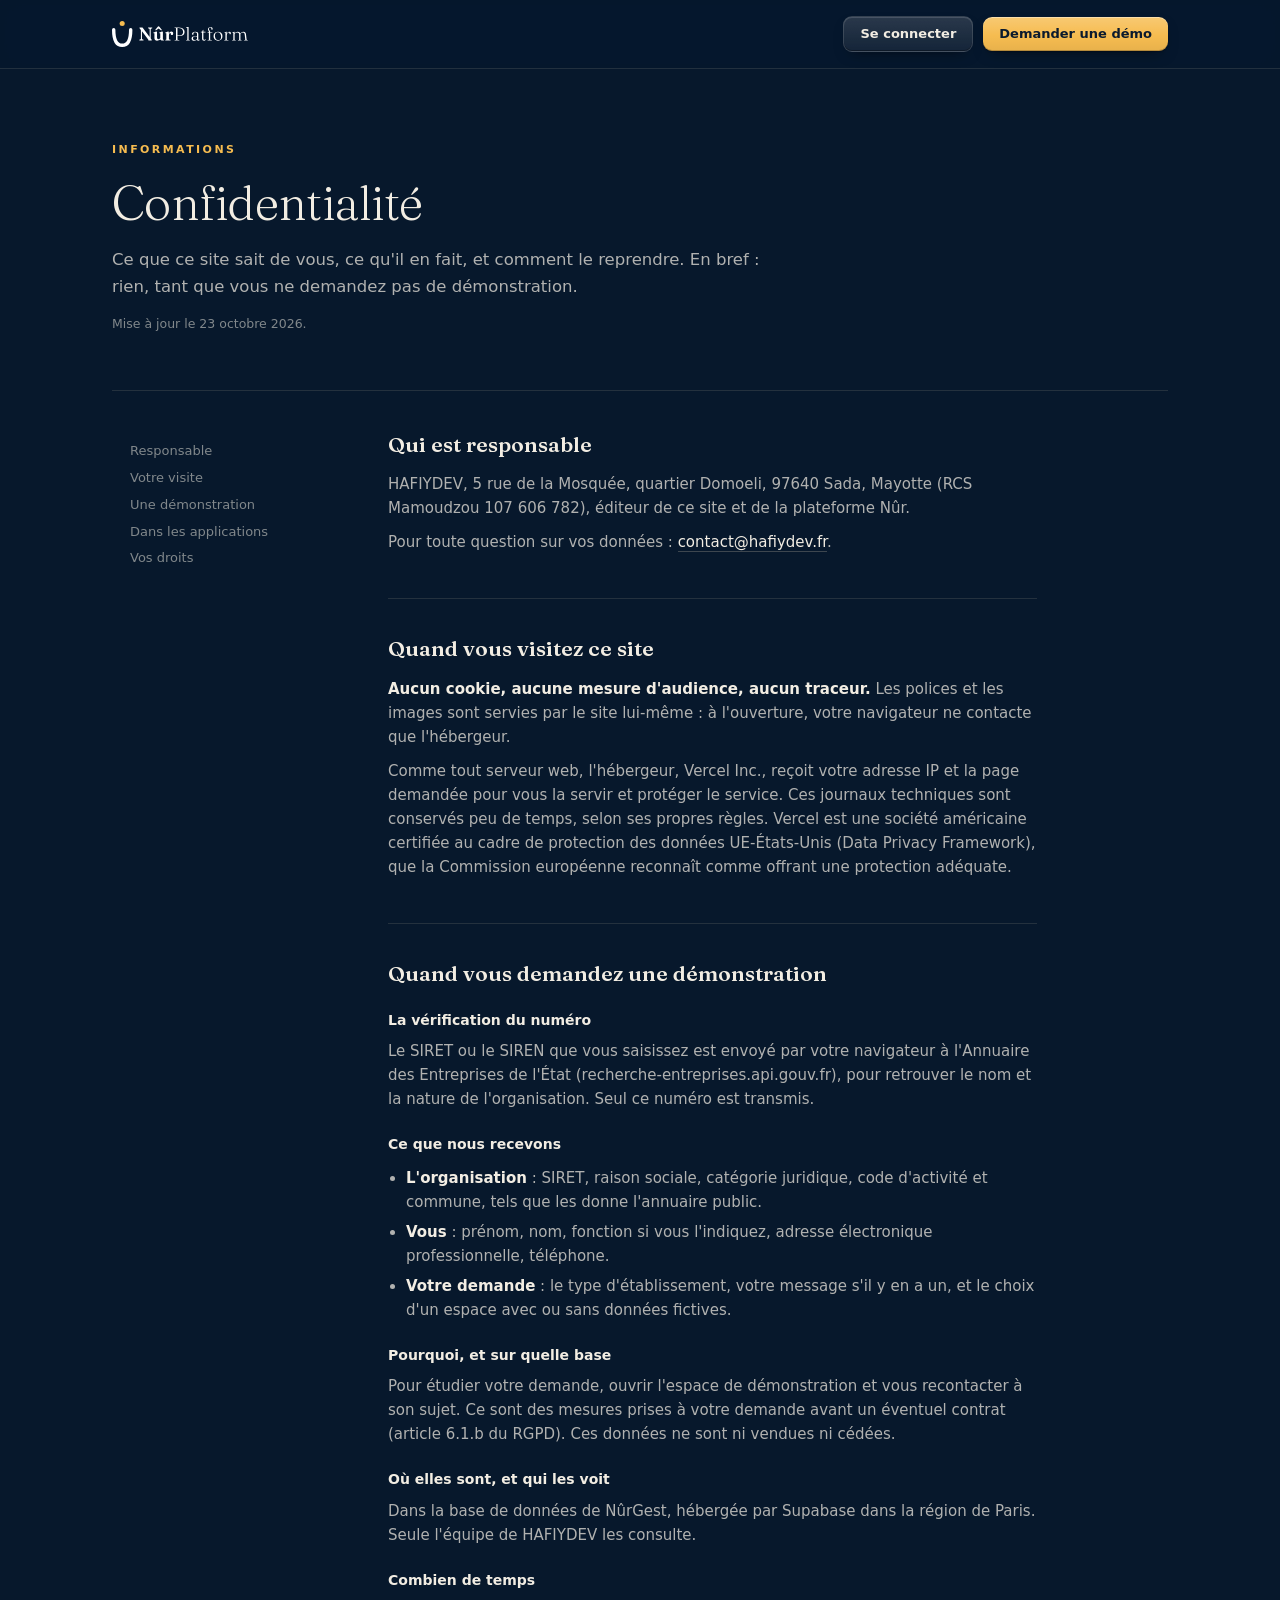
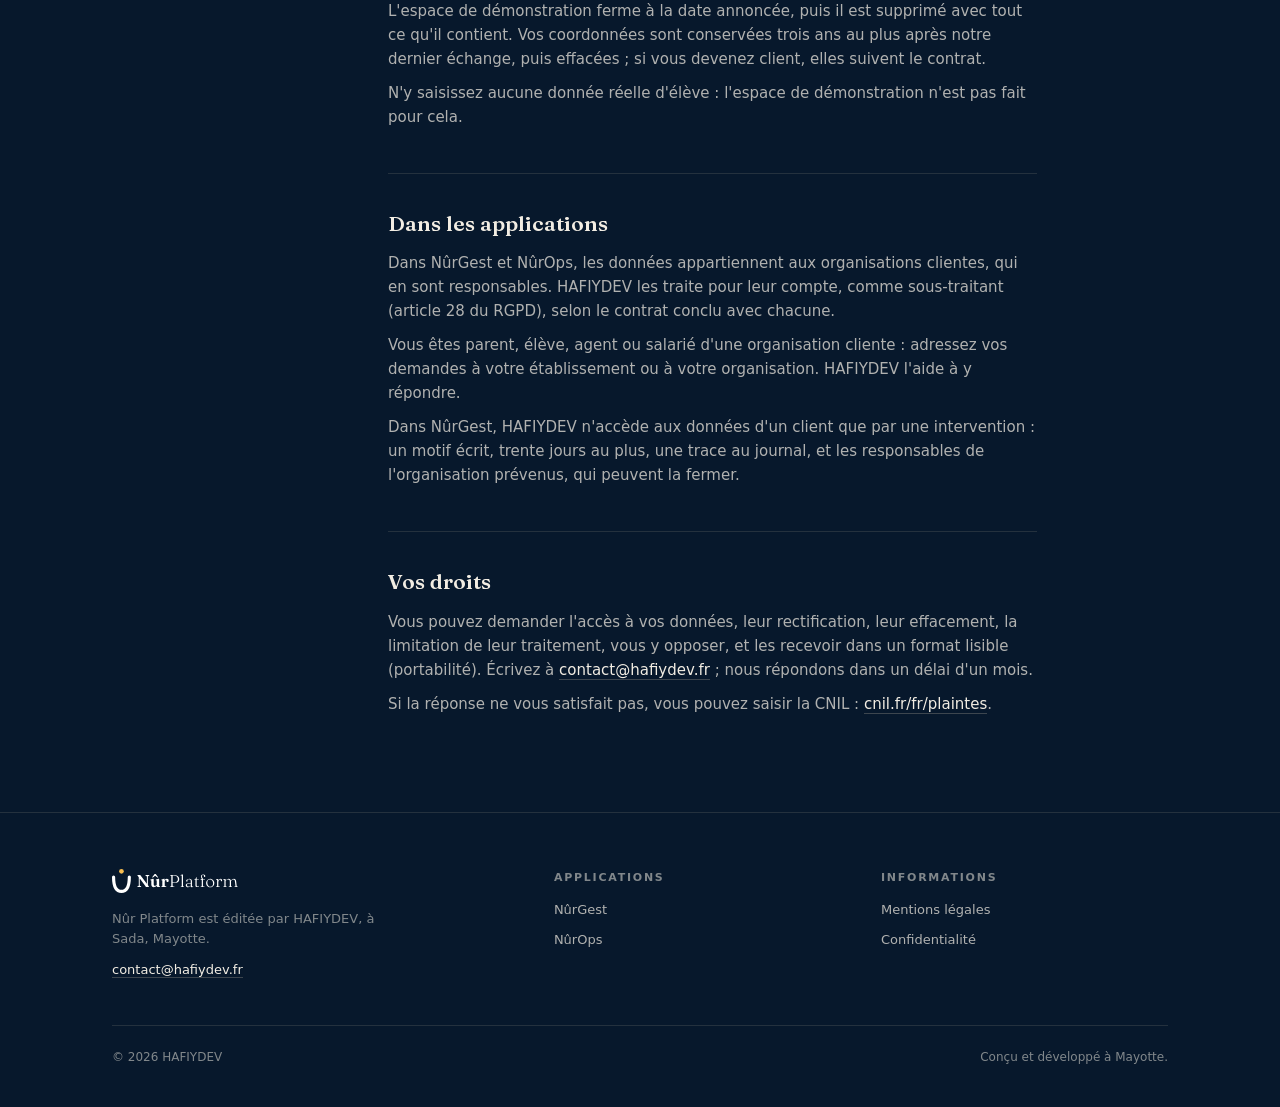
==== confidentialite.html @ 28a9f4e0 "La vitrine prend la charte du nun, et ses pages legales Identite : logo trace du kit v3 (nun blanc, " ====
<!doctype html>
<html lang="fr">
  <head>
    <meta charset="utf-8" />
    <meta name="viewport" content="width=device-width, initial-scale=1, viewport-fit=cover" />
    <title>Confidentialité · Nûr Platform</title>
    <meta
      name="description"
      content="Ce que nurplatform.fr sait de vous : rien tant que vous ne demandez pas de démonstration. Données, durées, droits."
    />
    <link rel="canonical" href="https://nurplatform.fr/confidentialite" />
    <meta name="theme-color" content="#07182C" />
    <link rel="icon" href="/favicon.svg" type="image/svg+xml" />
    <link rel="apple-touch-icon" href="/apple-touch-icon.png" />
    <link rel="preload" href="/assets/fraunces-300.woff" as="font" type="font/woff" crossorigin />
    <link rel="stylesheet" href="/assets/nur.css" />
  </head>

  <!-- ✎ CHAQUE PHRASE ICI DÉCRIT CE QUI SE PASSE VRAIMENT. Mesuré le 23/10 :
       la page ne dépose aucun cookie et ne charge rien chez un tiers ; le
       formulaire appelle l'Annuaire des Entreprises (le numéro seul) puis la
       fonction deposer_demande_demo de la base NûrGest (Supabase, eu-west-3).
       Si le formulaire change de champs, cette page change avec lui. -->
  <body>
    <header class="entete">
      <div class="cadre">
        <a class="logo" href="/" aria-label="Nûr Platform, accueil">
          <img src="/assets/nurplatform-nuit.svg" alt="Nûr Platform" width="136" height="26" />
        </a>
        <div class="entete-gestes">
          <a class="bouton-verre petit" href="/#espace">Se connecter</a>
          <a class="bouton petit" href="/#demo">Demander une démo</a>
        </div>
      </div>
    </header>

    <main class="cadre page-texte">
      <p class="surtitre">Informations</p>
      <h1>Confidentialité</h1>
      <p class="chapo">
        Ce que ce site sait de vous, ce qu'il en fait, et comment le reprendre. En bref : rien, tant que vous ne
        demandez pas de démonstration.
      </p>
      <p class="maj">Mise à jour le 23 octobre 2026.</p>

      <div class="texte">
        <ul class="sommaire" aria-label="Sur cette page">
          <li><a href="#responsable">Responsable</a></li>
          <li><a href="#visite">Votre visite</a></li>
          <li><a href="#demonstration">Une démonstration</a></li>
          <li><a href="#applications">Dans les applications</a></li>
          <li><a href="#droits">Vos droits</a></li>
        </ul>

        <article>
          <section id="responsable">
            <h2>Qui est responsable</h2>
            <p>
              HAFIYDEV, 5 rue de la Mosquée, quartier Domoeli, 97640 Sada, Mayotte (RCS Mamoudzou 107 606 782),
              éditeur de ce site et de la plateforme Nûr.
            </p>
            <p>
              Pour toute question sur vos données :
              <a class="lien" href="mailto:contact@hafiydev.fr">contact@hafiydev.fr</a>.
            </p>
          </section>

          <section id="visite">
            <h2>Quand vous visitez ce site</h2>
            <p>
              <strong>Aucun cookie, aucune mesure d'audience, aucun traceur.</strong> Les polices et les images
              sont servies par le site lui-même : à l'ouverture, votre navigateur ne contacte que l'hébergeur.
            </p>
            <p>
              Comme tout serveur web, l'hébergeur, Vercel Inc., reçoit votre adresse IP et la page demandée pour
              vous la servir et protéger le service. Ces journaux techniques sont conservés peu de temps, selon
              ses propres règles. Vercel est une société américaine certifiée au cadre de protection des données
              UE-États-Unis (Data Privacy Framework), que la Commission européenne reconnaît comme offrant une
              protection adéquate.
            </p>
          </section>

          <section id="demonstration">
            <h2>Quand vous demandez une démonstration</h2>
            <h3>La vérification du numéro</h3>
            <p>
              Le SIRET ou le SIREN que vous saisissez est envoyé par votre navigateur à l'Annuaire des
              Entreprises de l'État (recherche-entreprises.api.gouv.fr), pour retrouver le nom et la nature de
              l'organisation. Seul ce numéro est transmis.
            </p>
            <h3>Ce que nous recevons</h3>
            <ul>
              <li>
                <strong>L'organisation</strong> : SIRET, raison sociale, catégorie juridique, code d'activité et
                commune, tels que les donne l'annuaire public.
              </li>
              <li>
                <strong>Vous</strong> : prénom, nom, fonction si vous l'indiquez, adresse électronique
                professionnelle, téléphone.
              </li>
              <li>
                <strong>Votre demande</strong> : le type d'établissement, votre message s'il y en a un, et le
                choix d'un espace avec ou sans données fictives.
              </li>
            </ul>
            <h3>Pourquoi, et sur quelle base</h3>
            <p>
              Pour étudier votre demande, ouvrir l'espace de démonstration et vous recontacter à son sujet. Ce
              sont des mesures prises à votre demande avant un éventuel contrat (article 6.1.b du RGPD). Ces
              données ne sont ni vendues ni cédées.
            </p>
            <h3>Où elles sont, et qui les voit</h3>
            <p>
              Dans la base de données de NûrGest, hébergée par Supabase dans la région de Paris. Seule l'équipe
              de HAFIYDEV les consulte.
            </p>
            <h3>Combien de temps</h3>
            <p>
              L'espace de démonstration ferme à la date annoncée, puis il est supprimé avec tout ce qu'il
              contient. Vos coordonnées sont conservées trois ans au plus après notre dernier échange, puis
              effacées ; si vous devenez client, elles suivent le contrat.
            </p>
            <p>N'y saisissez aucune donnée réelle d'élève : l'espace de démonstration n'est pas fait pour cela.</p>
          </section>

          <section id="applications">
            <h2>Dans les applications</h2>
            <p>
              Dans NûrGest et NûrOps, les données appartiennent aux organisations clientes, qui en sont
              responsables. HAFIYDEV les traite pour leur compte, comme sous-traitant (article 28 du RGPD), selon
              le contrat conclu avec chacune.
            </p>
            <p>
              Vous êtes parent, élève, agent ou salarié d'une organisation cliente : adressez vos demandes à
              votre établissement ou à votre organisation. HAFIYDEV l'aide à y répondre.
            </p>
            <p>
              Dans NûrGest, HAFIYDEV n'accède aux données d'un client que par une intervention : un motif écrit,
              trente jours au plus, une trace au journal, et les responsables de l'organisation prévenus, qui
              peuvent la fermer.
            </p>
          </section>

          <section id="droits">
            <h2>Vos droits</h2>
            <p>
              Vous pouvez demander l'accès à vos données, leur rectification, leur effacement, la limitation de
              leur traitement, vous y opposer, et les recevoir dans un format lisible (portabilité). Écrivez à
              <a class="lien" href="mailto:contact@hafiydev.fr">contact@hafiydev.fr</a> ; nous répondons dans un
              délai d'un mois.
            </p>
            <p>
              Si la réponse ne vous satisfait pas, vous pouvez saisir la CNIL :
              <a class="lien" href="https://www.cnil.fr/fr/plaintes" rel="noopener">cnil.fr/fr/plaintes</a>.
            </p>
          </section>
        </article>
      </div>
    </main>

    <footer class="pied">
      <div class="cadre">
        <div class="pied-grille">
          <div class="pied-marque">
            <img src="/assets/nurplatform-nuit.svg" alt="Nûr Platform" width="126" height="24" />
            <p>Nûr Platform est éditée par HAFIYDEV, à Sada, Mayotte.</p>
            <p style="margin-top: 10px">
              <a class="lien" href="mailto:contact@hafiydev.fr">contact@hafiydev.fr</a>
            </p>
          </div>
          <div>
            <p class="pied-titre">Applications</p>
            <ul>
              <li><a href="https://app.nurgest.fr/login?retour=nur">NûrGest</a></li>
              <li><a href="https://app.nurops.fr/login">NûrOps</a></li>
            </ul>
          </div>
          <div>
            <p class="pied-titre">Informations</p>
            <ul>
              <li><a href="/mentions-legales">Mentions légales</a></li>
              <li><a href="/confidentialite" aria-current="page">Confidentialité</a></li>
            </ul>
          </div>
        </div>
        <div class="pied-bas">
          <span>© 2026 HAFIYDEV</span>
          <span>Conçu et développé à Mayotte.</span>
        </div>
      </div>
    </footer>
  </body>
</html>
---- assets/nur.css ----
/* ══════════════════════════════════════════════════════════════════════════
 * NÛR PLATFORM, LA FEUILLE COMMUNE (accueil, mentions légales, confidentialité)
 * ──────────────────────────────────────────────────────────────────────────
 * La charte v3 « le nûn » : une nuit, une seule lumière (l'or du point), des
 * filets fins. Les couleurs viennent du kit (Nur-Branding/v3-nun), pas d'un
 * choix local :
 *   or        #F6BC50  le point du nûn, la seule couleur chaude
 *   nuit      #07182C  la tuile de NûrPlatform, le fond de la page
 *   NûrGest   #0A264C · NûrOps #14415F · NûrPay #0E3B33  (une nuit par outil)
 *
 * AUCUNE POLICE N'EST DEMANDÉE À UN TIERS. Fraunces est servie d'ici (WOFF,
 * licence OFL jointe) ; le texte courant prend la police du système, comme
 * dans NûrGest. Ouvrir la page n'envoie donc l'adresse IP du visiteur à
 * personne d'autre que l'hébergeur du site.
 * ══════════════════════════════════════════════════════════════════════════ */

@font-face {
  font-family: "Fraunces";
  src: url("/assets/fraunces-300.woff") format("woff");
  font-weight: 300;
  font-style: normal;
  font-display: swap;
}
@font-face {
  font-family: "Fraunces";
  src: url("/assets/fraunces-600.woff") format("woff");
  font-weight: 600;
  font-style: normal;
  font-display: swap;
}

:root {
  color-scheme: dark;
  --nuit: #07182c;
  --nuit-2: #0b213c; /* une surface posée sur la nuit : tiroir, champ */
  --nuit-3: #0f2a4a;
  --gest: #0a264c;
  --ops: #14415f;
  --pay: #0e3b33;
  --trait: rgba(232, 216, 186, 0.13);
  --trait-fort: rgba(232, 216, 186, 0.24);
  --ivoire: #f2ede3;
  --ivoire-2: rgba(242, 237, 227, 0.72);
  --ivoire-3: rgba(242, 237, 227, 0.52);
  --or: #f6bc50;
  --or-clair: #f9ca72;
  --or-f: rgba(246, 188, 80, 0.1);
  --alerte: #f0957a;

  --f-titre: "Fraunces", Georgia, "Times New Roman", serif;
  --f-texte: -apple-system, "SF Pro Text", "Segoe UI Variable Text", "Segoe UI", system-ui, sans-serif;
  --f-code: ui-monospace, "SF Mono", "Cascadia Mono", Consolas, monospace;

  --rayon: 9px;
  --gouttiere: 32px;
}

*,
*::before,
*::after {
  margin: 0;
  padding: 0;
  box-sizing: border-box;
}

html {
  scroll-behavior: smooth;
  scroll-padding-top: 84px; /* une ancre ne passe pas sous l'en-tête collant */
}

body {
  background: var(--nuit);
  color: var(--ivoire);
  font-family: var(--f-texte);
  font-size: 15px;
  line-height: 1.6;
  -webkit-font-smoothing: antialiased;
  text-rendering: optimizeLegibility;
  overflow-x: hidden;
}

img,
svg {
  display: block;
  max-width: 100%;
}

a {
  color: inherit;
}

h1,
h2,
h3 {
  text-wrap: balance;
}

:focus-visible {
  outline: 2px solid var(--or);
  outline-offset: 3px;
  border-radius: 4px;
}

.cadre {
  width: 100%;
  max-width: 1120px;
  margin-inline: auto;
  padding-inline: var(--gouttiere);
}

/* Le mot « Nûr » d'un nom d'outil s'écrit comme dans le logotype : Nûr en
   gras, le reste en maigre. Le logotype tracé du kit fait foi ; ceci n'en est
   que la transcription en texte, pour les noms qui ne sont pas des logos. */
.nom-outil {
  font-family: var(--f-titre);
  font-weight: 300;
  letter-spacing: -0.005em;
}
.nom-outil b {
  font-weight: 600;
}

/* ── L'en-tête ───────────────────────────────────────────────────────────── */
.entete {
  position: sticky;
  top: 0;
  z-index: 20;
  background: rgba(7, 24, 44, 0.82);
  backdrop-filter: saturate(140%) blur(12px);
  -webkit-backdrop-filter: saturate(140%) blur(12px);
  border-bottom: 1px solid var(--trait);
}
.entete .cadre {
  display: flex;
  align-items: center;
  gap: 28px;
  height: 68px;
}
.logo {
  display: block;
  flex-shrink: 0;
  text-decoration: none;
}
.logo img {
  height: 26px;
  width: auto;
}
.menu {
  display: flex;
  gap: 26px;
  margin-left: auto;
  font-size: 13.5px;
}
.menu a {
  color: var(--ivoire-2);
  text-decoration: none;
  transition: color 0.2s;
}
.menu a:hover {
  color: var(--ivoire);
}
.entete-gestes {
  display: flex;
  align-items: center;
  gap: 10px;
}
.menu + .entete-gestes {
  margin-left: 6px;
}
.logo + .entete-gestes {
  margin-left: auto;
}

/* ══ LES BOUTONS ═════════════════════════════════════════════════════════════
 * Doctrine du 23/10, la même dans tous les outils : un filet de lumière en
 * haut, un filet d'ombre en bas, une lueur sombre courte dessous ; à l'appui
 * la lumière s'éteint, l'ombre passe dedans et le bouton descend d'un pixel.
 * Au survol on éclaircit, on ne soulève pas. Pas de 3D sur du 2D.
 *   .bouton        plein, l'or : le geste principal
 *   .bouton-verre  sur la nuit : le geste secondaire
 * ═══════════════════════════════════════════════════════════════════════════ */
button {
  appearance: none;
  background: none;
  border: none;
  color: inherit;
  font: inherit;
  cursor: pointer;
}
.bouton,
.bouton-verre {
  display: inline-flex;
  align-items: center;
  justify-content: center;
  gap: 9px;
  padding: 12px 22px;
  border-radius: var(--rayon);
  font-family: var(--f-texte);
  font-size: 14px;
  font-weight: 600;
  line-height: 1.2;
  text-decoration: none;
  white-space: nowrap;
  cursor: pointer;
  transition:
    transform 0.07s ease-out,
    box-shadow 0.12s ease-out,
    background-color 0.15s ease,
    border-color 0.15s ease,
    color 0.15s ease;
}
.bouton svg,
.bouton-verre svg {
  flex-shrink: 0;
}
.bouton {
  background-color: var(--or);
  color: #0a1a2e;
  background-image: linear-gradient(180deg, rgb(255 255 255 / 0.2) 0%, rgb(255 255 255 / 0) 55%, rgb(0 0 0 / 0.06) 100%);
  box-shadow:
    inset 0 1px 0 rgb(255 255 255 / 0.38),
    inset 0 -1px 0 rgb(0 0 0 / 0.22),
    0 1px 1px rgb(0 0 0 / 0.25),
    0 6px 16px -8px rgb(0 0 0 / 0.7);
}
.bouton:hover {
  background-color: var(--or-clair);
}
.bouton:active:not(:disabled) {
  transform: translateY(1px);
  background-image: linear-gradient(180deg, rgb(0 0 0 / 0.12) 0%, rgb(0 0 0 / 0) 70%);
  box-shadow:
    inset 0 2px 4px rgb(0 0 0 / 0.28),
    inset 0 -1px 0 rgb(255 255 255 / 0.08);
}
.bouton-verre {
  background-color: rgb(242 237 227 / 0.05);
  color: var(--ivoire);
  border: 1px solid rgb(242 237 227 / 0.14);
  background-image: linear-gradient(180deg, rgb(255 255 255 / 0.1) 0%, rgb(255 255 255 / 0.01) 100%);
  box-shadow:
    inset 0 1px 0 rgb(255 255 255 / 0.14),
    inset 0 -1px 0 rgb(0 0 0 / 0.3),
    0 6px 16px -9px rgb(0 0 0 / 0.75);
}
.bouton-verre:hover {
  background-color: rgb(242 237 227 / 0.09);
  border-color: rgb(242 237 227 / 0.22);
}
.bouton-verre:active:not(:disabled) {
  transform: translateY(1px);
  background-image: none;
  box-shadow: inset 0 2px 5px rgb(0 0 0 / 0.4);
}
.bouton:disabled,
.bouton-verre:disabled {
  opacity: 0.55;
  cursor: default;
  box-shadow: none;
}
.bouton.petit,
.bouton-verre.petit {
  padding: 9px 16px;
  font-size: 13px;
}

/* Un lien posé dans une phrase : jamais le bleu souligné du navigateur. */
.lien {
  color: var(--ivoire);
  text-decoration: none;
  border-bottom: 1px solid var(--trait-fort);
  transition:
    color 0.2s,
    border-color 0.2s;
}
.lien:hover {
  color: var(--or);
  border-color: var(--or);
}

/* ── Le pied de page ─────────────────────────────────────────────────────── */
.pied {
  border-top: 1px solid var(--trait);
  padding-block: 56px 40px;
  font-size: 13px;
  color: var(--ivoire-3);
}
.pied-grille {
  display: grid;
  grid-template-columns: 1.4fr 1fr 1fr;
  gap: 40px;
}
.pied-marque img {
  height: 24px;
  width: auto;
  margin-bottom: 16px;
}
.pied-marque p {
  max-width: 34ch;
}
.pied-titre {
  font-size: 11px;
  font-weight: 600;
  letter-spacing: 0.16em;
  text-transform: uppercase;
  color: var(--ivoire-3);
  margin-bottom: 14px;
}
.pied ul {
  list-style: none;
  display: grid;
  gap: 9px;
}
.pied ul a {
  color: var(--ivoire-2);
  text-decoration: none;
  transition: color 0.2s;
}
.pied ul a:hover {
  color: var(--or);
}
.pied-bas {
  display: flex;
  flex-wrap: wrap;
  justify-content: space-between;
  gap: 12px;
  margin-top: 44px;
  padding-top: 22px;
  border-top: 1px solid var(--trait);
  font-size: 12px;
}

/* ── Les pages de texte (mentions légales, confidentialité) ──────────────── */
.page-texte {
  padding-block: 72px 96px;
}
.page-texte .surtitre {
  font-size: 11px;
  font-weight: 600;
  letter-spacing: 0.22em;
  text-transform: uppercase;
  color: var(--or);
  margin-bottom: 18px;
}
.page-texte h1 {
  font-family: var(--f-titre);
  font-weight: 300;
  font-size: clamp(34px, 5vw, 48px);
  line-height: 1.1;
  letter-spacing: -0.015em;
  margin-bottom: 18px;
}
.page-texte .chapo {
  font-size: 16.5px;
  color: var(--ivoire-2);
  max-width: 62ch;
}
.page-texte .maj {
  margin-top: 14px;
  font-size: 12.5px;
  color: var(--ivoire-3);
}
.texte {
  display: grid;
  grid-template-columns: 220px minmax(0, 1fr);
  gap: 56px;
  margin-top: 56px;
  padding-top: 40px;
  border-top: 1px solid var(--trait);
}
.sommaire {
  position: sticky;
  top: 100px;
  align-self: start;
  list-style: none;
  display: grid;
  gap: 10px;
  font-size: 13px;
}
.sommaire a {
  color: var(--ivoire-3);
  text-decoration: none;
  transition: color 0.2s;
}
.sommaire a:hover {
  color: var(--ivoire);
}
.texte article {
  max-width: 68ch;
}
.texte section + section {
  margin-top: 44px;
  padding-top: 36px;
  border-top: 1px solid var(--trait);
}
.texte h2 {
  font-family: var(--f-titre);
  font-weight: 600;
  font-size: 21px;
  line-height: 1.3;
  margin-bottom: 14px;
}
.texte h3 {
  font-size: 14px;
  font-weight: 600;
  margin: 22px 0 8px;
}
.texte p,
.texte li {
  color: var(--ivoire-2);
}
.texte p + p {
  margin-top: 10px;
}
.texte ul {
  margin: 10px 0 0 18px;
  display: grid;
  gap: 6px;
}
.texte strong {
  color: var(--ivoire);
  font-weight: 600;
}
.fiche {
  display: grid;
  grid-template-columns: max-content minmax(0, 1fr);
  gap: 8px 22px;
  margin-top: 6px;
  font-size: 14px;
}
.fiche dt {
  color: var(--ivoire-3);
}
.fiche dd {
  color: var(--ivoire);
  overflow-wrap: anywhere;
}

/* ── Le téléphone ────────────────────────────────────────────────────────── */
@media (max-width: 900px) {
  .menu {
    display: none;
  }
  /* Le menu caché reste un voisin pour le sélecteur : sans ceci, les
     boutons se colleraient au logo au lieu de partir à droite. */
  .menu + .entete-gestes {
    margin-left: auto;
  }
  .texte {
    grid-template-columns: 1fr;
    gap: 28px;
  }
  .sommaire {
    position: static;
    grid-template-columns: repeat(auto-fill, minmax(150px, 1fr));
  }
}
@media (max-width: 720px) {
  :root {
    --gouttiere: 20px;
  }
  .entete .cadre {
    gap: 14px;
  }
  .logo img {
    height: 22px;
  }
  .pied-grille {
    grid-template-columns: 1fr 1fr;
  }
  .pied-marque {
    grid-column: 1 / -1;
  }
  .fiche {
    grid-template-columns: 1fr;
    gap: 2px;
  }
  .fiche dd + dt {
    margin-top: 10px;
  }
}

@media (prefers-reduced-motion: reduce) {
  html {
    scroll-behavior: auto;
  }
  .bouton,
  .bouton-verre {
    transition: none;
  }
  .bouton:active,
  .bouton-verre:active {
    transform: none;
  }
}
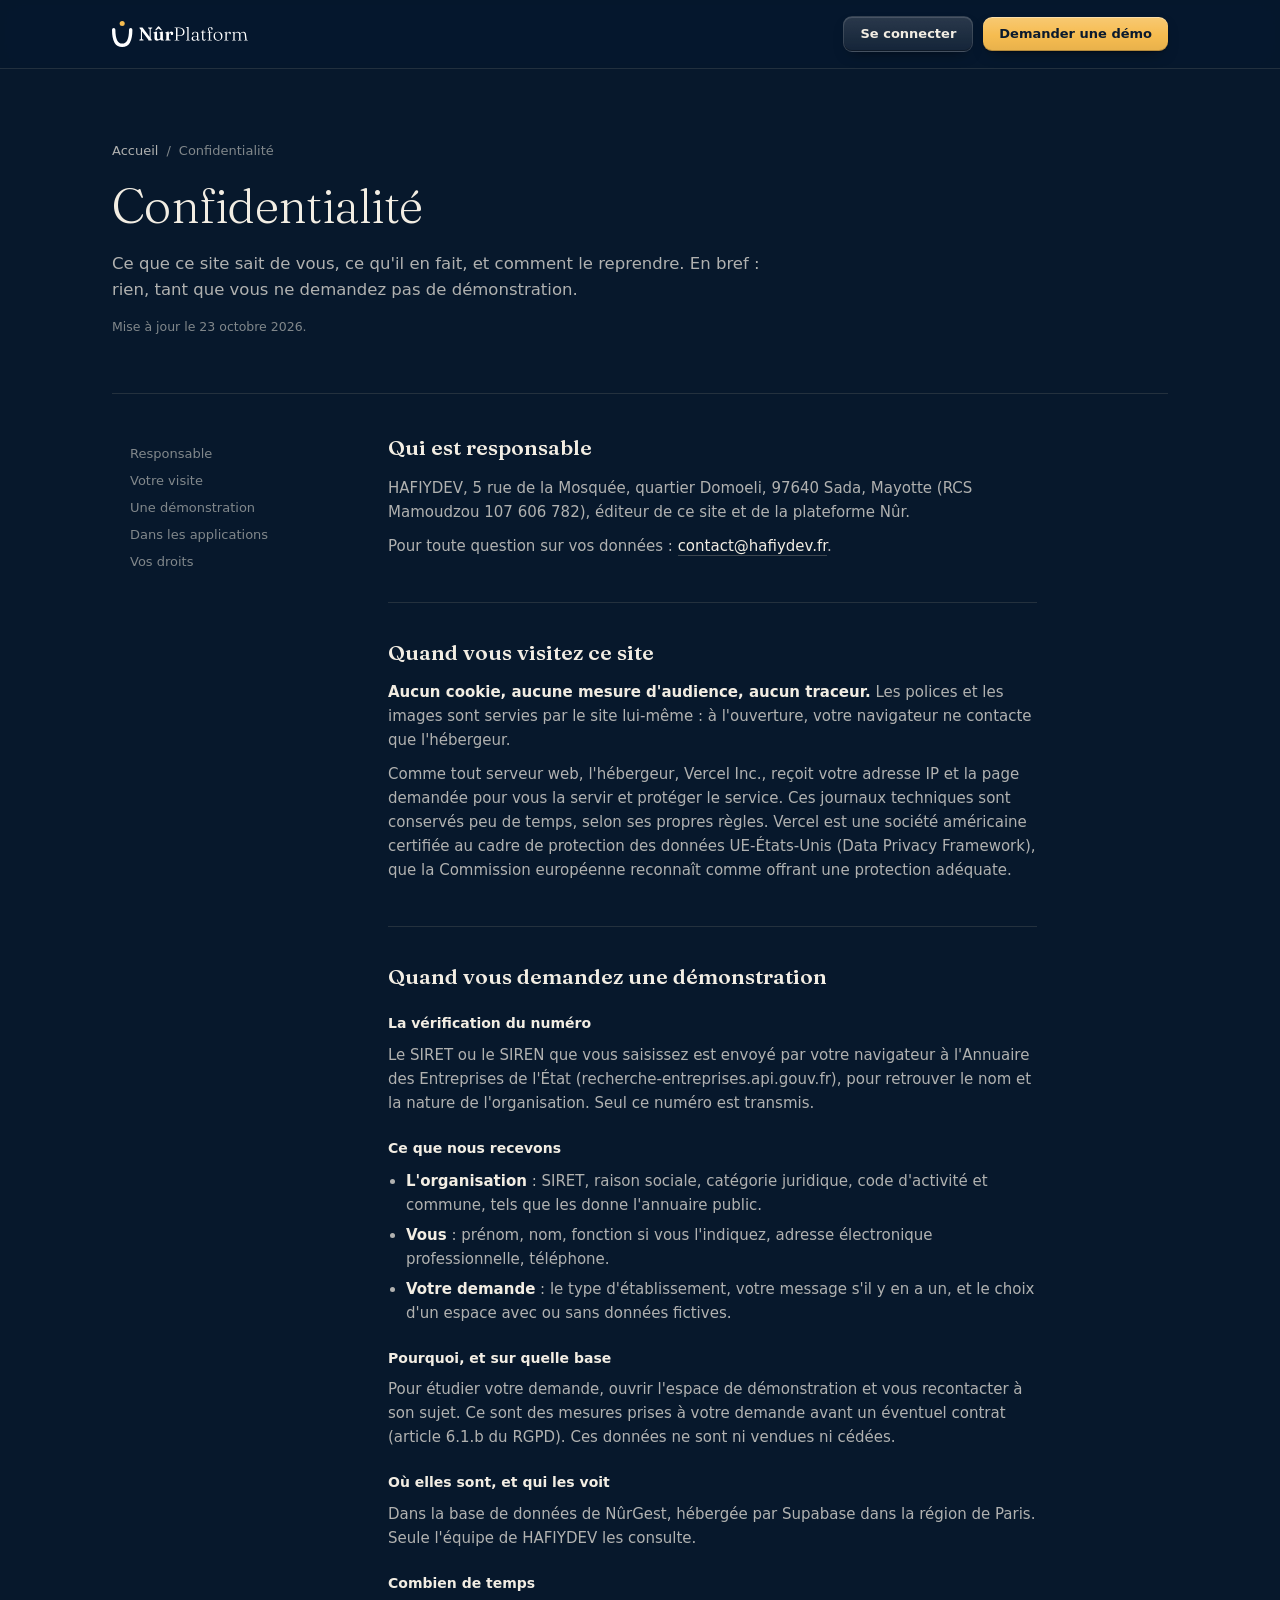
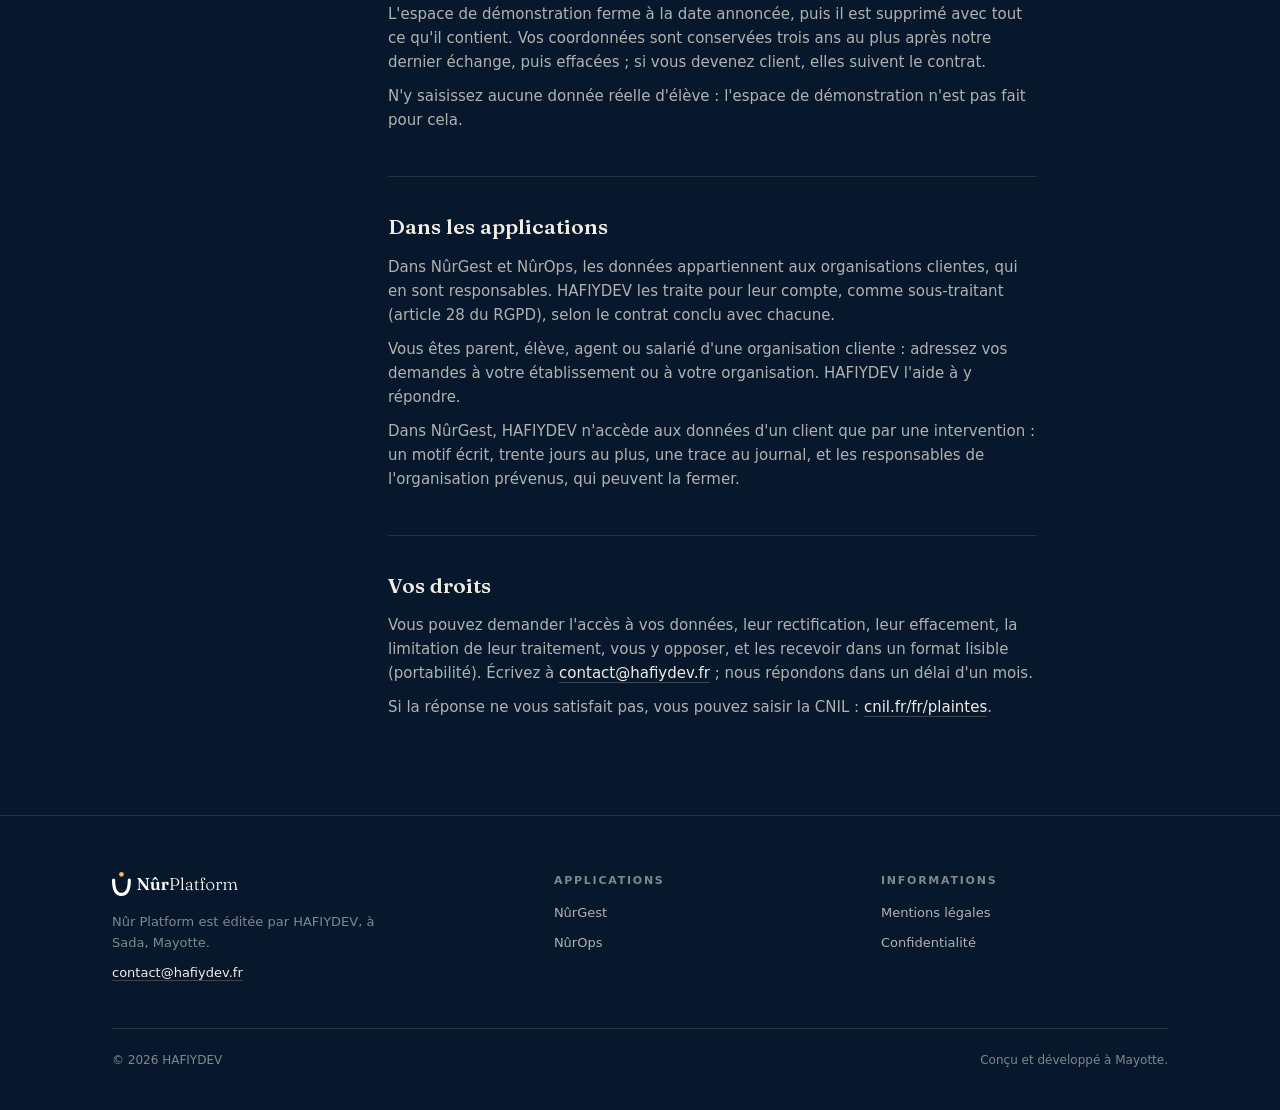
==== commit 3f590e14: "Un titre parle seul : plus de surtitre au-dessus (accueil, fiche de l acces editeur), un fil d Arian" ====
--- a/confidentialite.html
+++ b/confidentialite.html
@@ -35,7 +35,7 @@
     </header>
 
     <main class="cadre page-texte">
-      <p class="surtitre">Informations</p>
+      <nav class="fil" aria-label="Fil d'Ariane"><a href="/">Accueil</a><span aria-hidden="true">/</span><span aria-current="page">Confidentialité</span></nav>
       <h1>Confidentialité</h1>
       <p class="chapo">
         Ce que ce site sait de vous, ce qu'il en fait, et comment le reprendre. En bref : rien, tant que vous ne
--- a/assets/nur.css
+++ b/assets/nur.css
@@ -334,13 +334,22 @@
 .page-texte {
   padding-block: 72px 96px;
 }
-.page-texte .surtitre {
-  font-size: 11px;
-  font-weight: 600;
-  letter-spacing: 0.22em;
-  text-transform: uppercase;
+/* Le fil d'Ariane : il dit où l'on est, et ramène à l'accueil en un geste. */
+.fil {
+  display: flex;
+  flex-wrap: wrap;
+  gap: 8px;
+  font-size: 13px;
+  color: var(--ivoire-3);
+  margin-bottom: 18px;
+}
+.fil a {
+  color: var(--ivoire-2);
+  text-decoration: none;
+  transition: color 0.2s;
+}
+.fil a:hover {
   color: var(--or);
-  margin-bottom: 18px;
 }
 .page-texte h1 {
   font-family: var(--f-titre);
